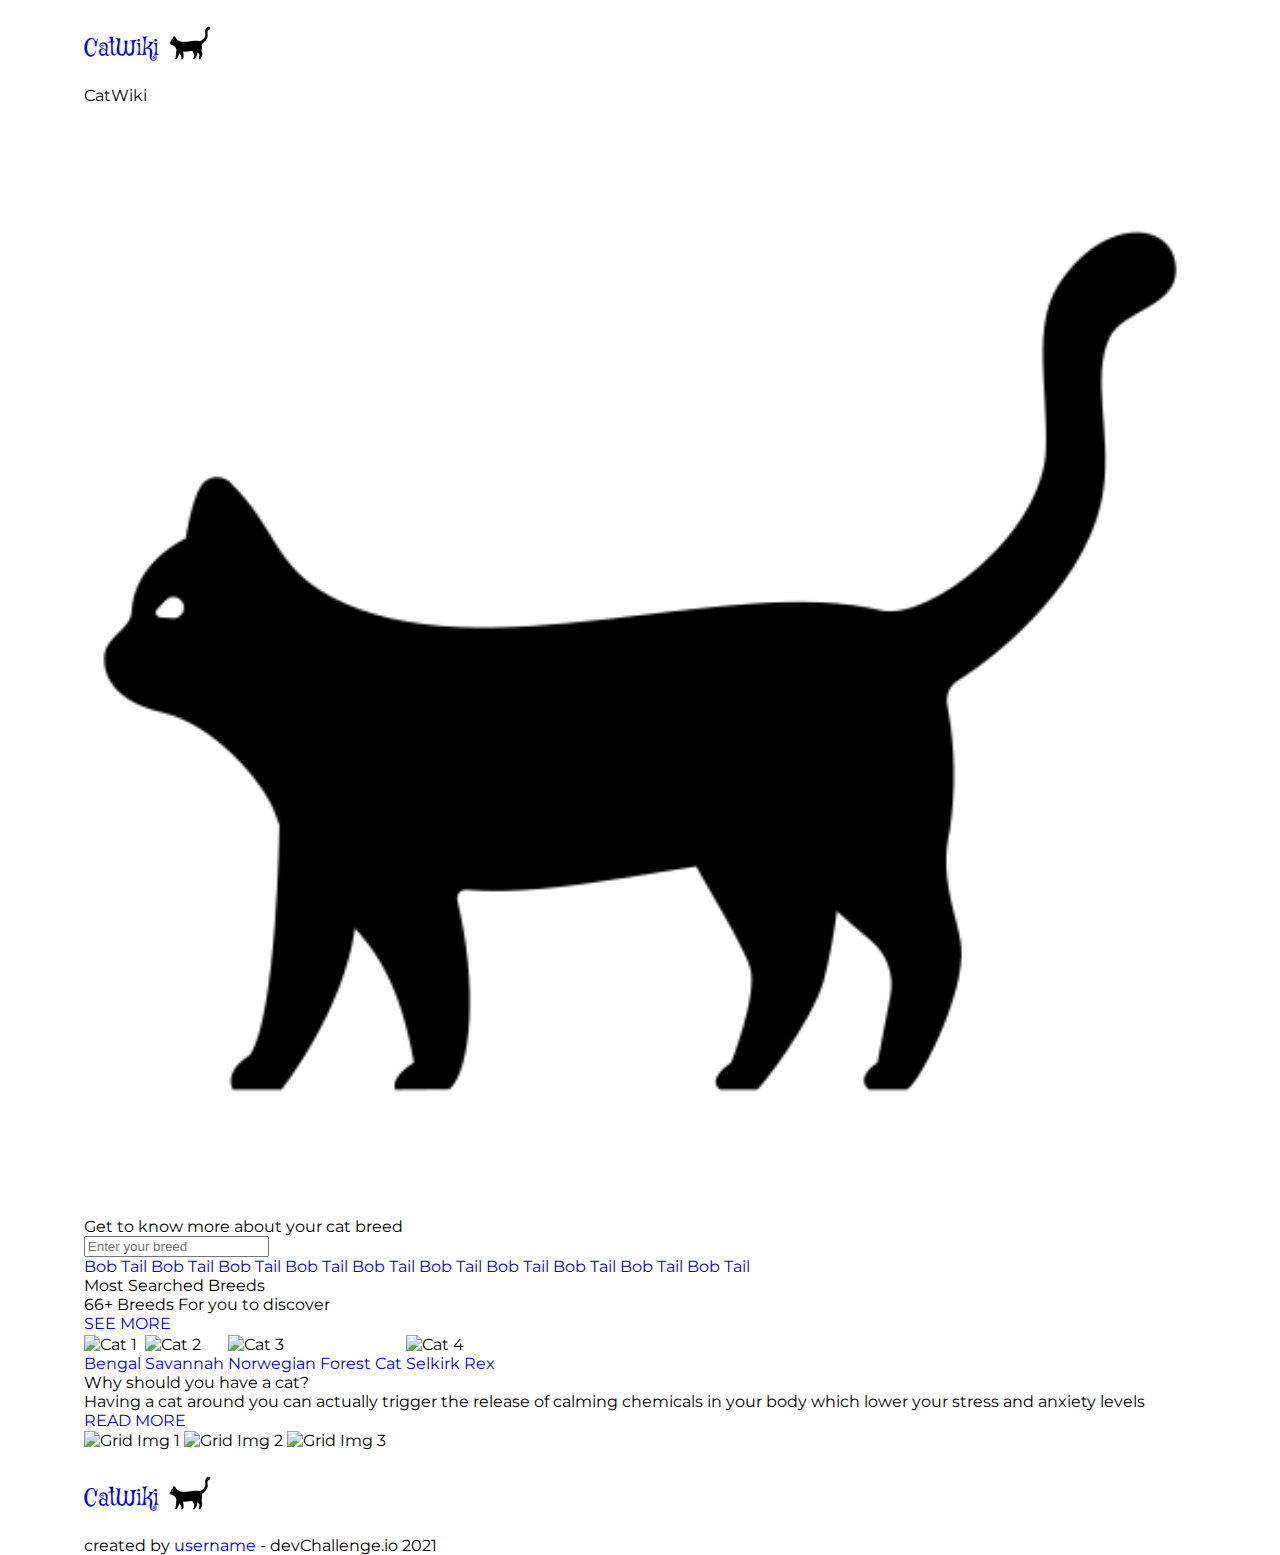
==== index.html @ 1ea92c89 "added logo anchor structure" ====
<!doctype html>
<html lang="en"> 
  <head>
    <meta charset="utf-8">
    <title>Cat Wiki</title>
    <meta name="description" lang="en" content="">
    <meta name="viewport" content="width=device-width, initial-scale=1, maximum-scale=1">
    <link rel="shortcut icon" href="favicon.ico" />
    <link rel="stylesheet" media="screen" href="assets/vendor/font-awesome/css/all.min.css" >
    <link rel="stylesheet" media="screen" href="assets/css/style.css" >
  </head>
  <body>
    <!--container start-->
    <div class="container">
      <!--header section start-->
      <header>
        <div class="wrapper">
          <h1 class="logo">
            <a href="index.html" title="CatWiki">
              <span>CatWiki</span>
              <figure>
                <img src="./assets/Images/black-cat.png" alt="Logo">
              </figure>
            </a>
          </h1>
        </div>
      </header>
      <!--header section ends-->
      <!--main section start-->
      <main>
        <section class="banner">
          <div class="wrapper">
            <div class="banner-content">
              <h2>
                <span>CatWiki</span>
                <figure>
                  <img src="./assets/Images/black-cat.png" alt="CatWiki">
                </figure>
              </h2>
              <p>Get to know more about your cat breed</p>
              <form action="#FIXME" method="GET">
                <div>
                  <input type="text" name="breed" id="breed" placeholder="Enter your breed">
                </div>
                <ul class="modal">
                  <li><a href="#FIXME" title="Bob Tail">Bob Tail</a></li>
                  <li><a href="#FIXME" title="Bob Tail">Bob Tail</a></li>
                  <li><a href="#FIXME" title="Bob Tail">Bob Tail</a></li>
                  <li><a href="#FIXME" title="Bob Tail">Bob Tail</a></li>
                  <li><a href="#FIXME" title="Bob Tail">Bob Tail</a></li>
                  <li><a href="#FIXME" title="Bob Tail">Bob Tail</a></li>
                  <li><a href="#FIXME" title="Bob Tail">Bob Tail</a></li>
                  <li><a href="#FIXME" title="Bob Tail">Bob Tail</a></li>
                  <li><a href="#FIXME" title="Bob Tail">Bob Tail</a></li>
                  <li><a href="#FIXME" title="Bob Tail">Bob Tail</a></li>
                </ul>
              </form>
            </div>
          </div>
        </section>
        <section class="breeds">
          <div class="wrapper">
            <p>Most Searched Breeds</p>
            <div>
              <h2>66+ Breeds For you to discover</h2>
              <a href="topTenCats.html" title="See More">SEE MORE</a>
            </div>
            <ul>
              <li>
                <figure>
                  <img src="https://cdn2.thecatapi.com/images/D1nGwXDZ-.jpg" alt="Cat 1">
                </figure>
                <a href="#FIXME" title="Bengal">Bengal</a>
              </li>
              <li>
                <figure>
                  <img src="https://cdn2.thecatapi.com/images/D1nGwXDZ-.jpg" alt="Cat 2">
                </figure>
                <a href="#FIXME" title="Bengal">Savannah</a>
              </li>
              <li>
                <figure>
                  <img src="https://cdn2.thecatapi.com/images/D1nGwXDZ-.jpg" alt="Cat 3">
                </figure>
                <a href="#FIXME" title="Bengal">Norwegian Forest Cat</a>
              </li>
              <li>
                <figure>
                  <img src="https://cdn2.thecatapi.com/images/D1nGwXDZ-.jpg" alt="Cat 4">
                </figure>
                <a href="#FIXME" title="Bengal">Selkirk Rex</a>
              </li>
            </ul>
          </div>
        </section>
        <section class="about-cats">
          <div class="wrapper">
            <div class="question">
              <h2>Why should you have a cat?</h2>
              <p>Having a cat around you can actually trigger the release of calming chemicals in your body which lower your stress and anxiety levels</p>
              <a href="haveACat.html" title="Read More">READ MORE</a>
            </div>
            <ul>
              <li>
                <img src="https://cdn2.thecatapi.com/images/D1nGwXDZ-.jpg" alt="Grid Img 1">
              </li>
              <li>
                <img src="https://cdn2.thecatapi.com/images/D1nGwXDZ-.jpg" alt="Grid Img 2">
              </li>
              <li>
                <img src="https://cdn2.thecatapi.com/images/D1nGwXDZ-.jpg" alt="Grid Img 3">
              </li>
            </ul>
          </div>
        </section>
      </main>
      <!--main section end-->
      <!--footer section start-->
      <footer>
        <div class="wrapper">
          <h1 class="logo">
            <a href="index.html" title="CatWiki">
              <span>CatWiki</span>
              <figure>
                <img src="./assets/Images/black-cat.png" alt="Logo">
              </figure>
            </a>
          </h1>
          <span>created by <a href="#FIXME" title="Username">username</a> - devChallenge.io 2021</span>
        </div>
      </footer>
      <!--footer section end-->
    </div>
    <!--container end-->
  </body>
</html>
---- assets/css/style.css ----
@charset "utf-8";
@import url('https://fonts.googleapis.com/css2?family=Montserrat&family=Mystery+Quest&display=swap');
/* ==========================================================================
   1. CSS Reset Code
   ========================================================================== */

/* 1.1. Eric Meyers Reset
   http://meyerweb.com/eric/tools/css/reset/
   v2.0 | 20110126
   License: none (public domain)
   ========================================================================== */
html, body, div, span, applet, object, iframe, h1, h2, h3, h4, h5, h6, p,
blockquote, pre, a, abbr, acronym, address, big, cite, code, del, dfn, em, img,
ins, kbd, q, s, samp, small, strike, strong, sub, sup, tt, var, b, u, i, center,
dl, dt, dd, ol, ul, li, fieldset, form, label, legend, table, caption, tbody,
tfoot, thead, tr, th, td, article, aside, canvas, details, embed, figure,
figcaption, footer, header, hgroup, menu, nav, output, ruby, section, summary,
time, mark, audio, video {
  margin: 0;
  padding: 0;
  border: 0;
  font-size: 100%;
  font: inherit;
  vertical-align: baseline;
}

/* HTML5 display-role reset for older browsers */
article, aside, details, figcaption, figure,
footer, header, hgroup, menu, nav, section {
  display: block;
}

/* Force scrollbar */
html { overflow-y: scroll; }

/* Align radios and text inputs with their label */

input[type='radio'] { vertical-align: text-bottom; }

/* Hand cursor on clickable input elements */
label,
input[type='button'],
input[type='submit'],
button { cursor: pointer; }

strong {
  font-weight: bold;
  font-family: inherit;
  font-size: inherit;
}

em { font-style: italic; }

img {
  width: 100%;
  border: 0;
  vertical-align: middle;
}

sub,
sup {
  vertical-align: baseline;
  position: relative;
  font-size: 55%;
  line-height: 0;
}

sup { top: -.7em; }
sub { bottom: -.25em; }

/* 1.2. Clear Fix
   ========================== */

.cf:before,
.cf:after {
  display: table;
  content: " ";
}

.cf:after { clear: both; }
.cf { *zoom: 1; }

/*for all*/
body {
  box-sizing: border-box;
  font-family: 'Montserrat', sans-serif;
}

a { 
  display: inline-block;
  text-decoration: none; 
}

li {
  display: inline-block;
  list-style-type: none;
}
/* Common styling */
.grey { color: #666; }
.cap { text-transform: capitalize; }
.up { text-transform: uppercase; }
.center { text-align: center; }
.bold { font-weight: bold; }
.transition { transition: 1s all ease; }

/*for wrapper*/
.wrapper {
  max-width: 1350px;
  width: 86.9%; 
  margin: 0 auto;
}
/*=================================
  Header styling starts here
=================================*/

.logo a {
  padding: 22px 0;
  display: flex;
  align-items: flex-end;
  font-family: 'Mystery Quest', cursive;
  font-size: 23px;
}

.logo a figure {
  width: 42px;
  margin-left: 10px;
}

/*=================================
  Header styling ends here
=================================*/

/*=================================
  main styling starts here
=================================*/








/*=================================
  main styling ends here
=================================*/

/*=================================
  footer styling starts here
=================================*/ 







 /*=================================
  footer styling ends here
=================================*/ 

/*media query starts*/
/*media query for 995px starts here*/
@media only screen and (max-width: 995px) {



}
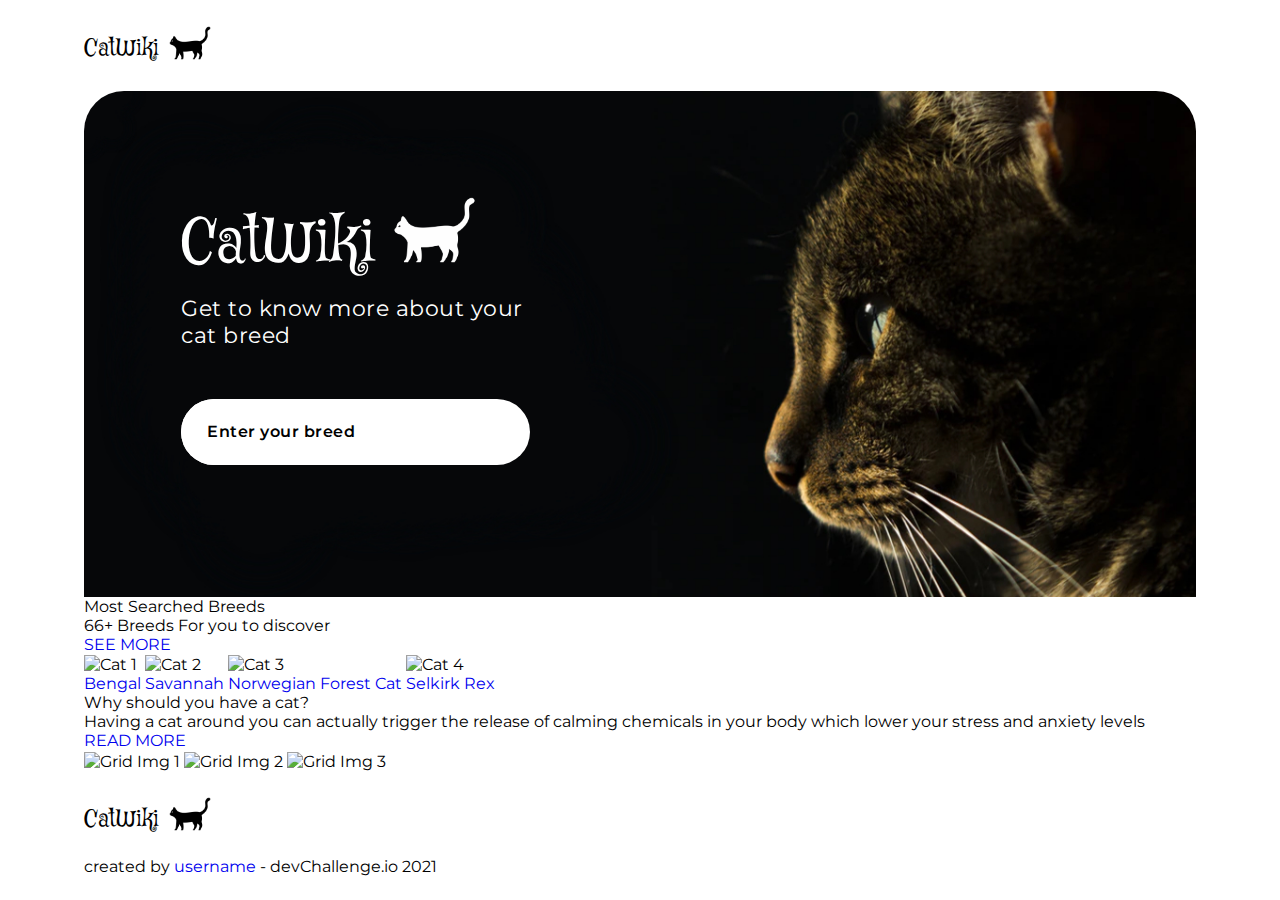
==== commit 3c03b1b8: "added index banner styling" ====
--- a/index.html
+++ b/index.html
@@ -34,7 +34,7 @@
               <h2>
                 <span>CatWiki</span>
                 <figure>
-                  <img src="./assets/Images/black-cat.png" alt="CatWiki">
+                  <img src="./assets/Images/white-cat.png" alt="CatWiki">
                 </figure>
               </h2>
               <p>Get to know more about your cat breed</p>
--- a/assets/css/style.css
+++ b/assets/css/style.css
@@ -117,6 +117,7 @@
   padding: 22px 0;
   display: flex;
   align-items: flex-end;
+  color: #000;
   font-family: 'Mystery Quest', cursive;
   font-size: 23px;
 }
@@ -134,12 +135,89 @@
   main styling starts here
 =================================*/
 
-
-
-
-
-
-
+.banner { margin-top: 5px; }
+
+.banner .wrapper {
+  height: 506px;
+  border-top-left-radius: 40px;
+  border-top-right-radius: 40px;
+  box-sizing: border-box;
+  display: flex;
+  align-items: center;
+  background: url('../Images/cat.jpg');
+  background-size: cover;
+}
+
+.banner-content {
+  width: 82.5%;
+  margin: 0 auto;
+  color: #fff;
+}
+
+.banner-content h2 {
+  display: flex;
+  align-items: center;
+  font-family: 'Mystery Quest', cursive;
+  font-size: 60px;
+}
+
+.banner-content h2 figure {
+  width: 9%;
+  margin: 0 0 20px 18px;
+}
+
+.banner-content p {
+  width: 38%;
+  margin-bottom: 30px;
+  font-size: 22px;
+  letter-spacing: .5px;
+}
+.modal { display: none; }
+
+.banner form { 
+  width: 38%;
+  margin: 50px 0 30px 0;
+  border-radius: 50px;
+  overflow: hidden;
+}
+
+.banner-content form div {
+  width: 100%;
+  background: #fff;
+}
+
+.banner-content form input {
+  width: 80%;
+  padding: 24px 0 24px 26px;
+  border: none;
+  color: #000;
+  font-weight: 600;
+  font-size: 16px;
+  outline: none;
+}
+
+.banner-content form input::placeholder {
+  color: #000;
+  font-family: "Montserrat", sans-serif;
+  letter-spacing: .5px;
+}
+
+.banner-content form button {
+  border: none;
+  background: none;
+  position: relative;
+  outline: none;
+  text-indent: -9999px;
+}
+
+.banner-content form button::after {
+  content: '\f002';
+  color: #000;
+  font-weight: 600;
+  font-family: 'Font Awesome 5 Free';
+  font-size: 17px;
+  text-indent: 0;
+}
 
 /*=================================
   main styling ends here
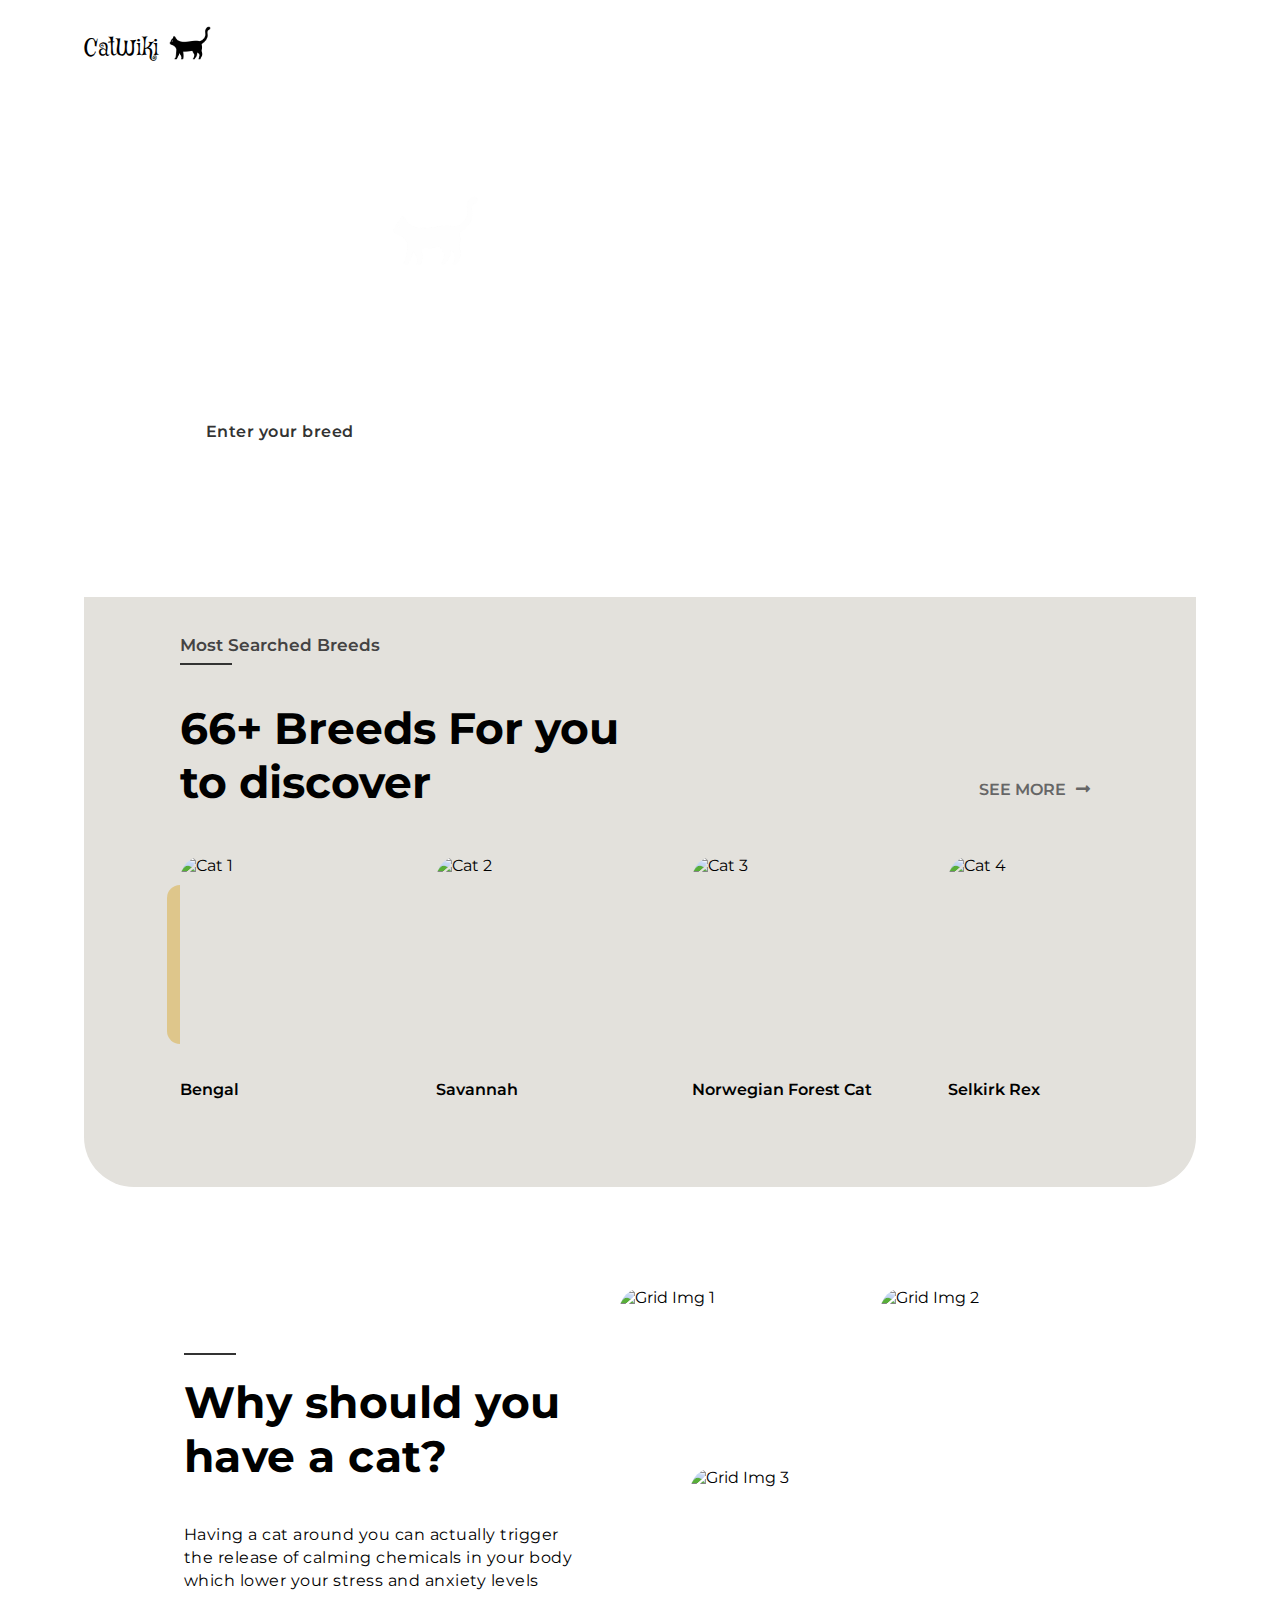
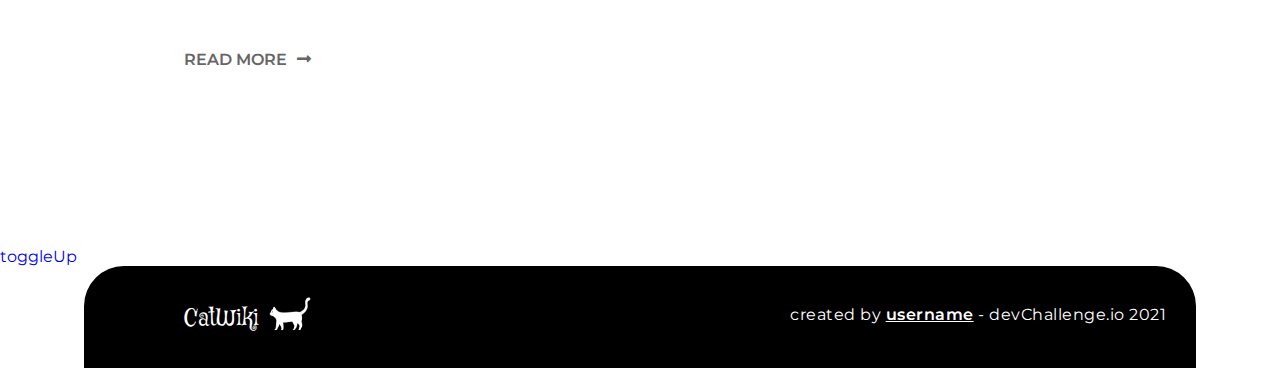
==== commit a2a04891: "added toggleUp structure" ====
--- a/index.html
+++ b/index.html
@@ -41,19 +41,22 @@
               <form action="#FIXME" method="GET">
                 <div>
                   <input type="text" name="breed" id="breed" placeholder="Enter your breed">
+                  <button type="submit">search</button>
                 </div>
-                <ul class="modal">
-                  <li><a href="#FIXME" title="Bob Tail">Bob Tail</a></li>
-                  <li><a href="#FIXME" title="Bob Tail">Bob Tail</a></li>
-                  <li><a href="#FIXME" title="Bob Tail">Bob Tail</a></li>
-                  <li><a href="#FIXME" title="Bob Tail">Bob Tail</a></li>
-                  <li><a href="#FIXME" title="Bob Tail">Bob Tail</a></li>
-                  <li><a href="#FIXME" title="Bob Tail">Bob Tail</a></li>
-                  <li><a href="#FIXME" title="Bob Tail">Bob Tail</a></li>
-                  <li><a href="#FIXME" title="Bob Tail">Bob Tail</a></li>
-                  <li><a href="#FIXME" title="Bob Tail">Bob Tail</a></li>
-                  <li><a href="#FIXME" title="Bob Tail">Bob Tail</a></li>
-                </ul>
+                <div class="modal no">
+                  <ul>
+                    <li><a href="#FIXME" title="Bob Tail">Bob Tail</a></li>
+                    <li><a href="#FIXME" title="Bob Tail">Bob Tail</a></li>
+                    <li><a href="#FIXME" title="Bob Tail">Bob Tail</a></li>
+                    <li><a href="#FIXME" title="Bob Tail">Bob Tail</a></li>
+                    <li><a href="#FIXME" title="Bob Tail">Bob Tail</a></li>
+                    <li><a href="#FIXME" title="Bob Tail">Bob Tail</a></li>
+                    <li><a href="#FIXME" title="Bob Tail">Bob Tail</a></li>
+                    <li><a href="#FIXME" title="Bob Tail">Bob Tail</a></li>
+                    <li><a href="#FIXME" title="Bob Tail">Bob Tail</a></li>
+                    <li><a href="#FIXME" title="Bob Tail">Bob Tail</a></li>
+                  </ul>
+                </div>
               </form>
             </div>
           </div>
@@ -113,6 +116,7 @@
             </ul>
           </div>
         </section>
+        <a href="#FIXME" title="Toggle U" class="toggleUp">toggleUp</a>
       </main>
       <!--main section end-->
       <!--footer section start-->
@@ -122,7 +126,7 @@
             <a href="index.html" title="CatWiki">
               <span>CatWiki</span>
               <figure>
-                <img src="./assets/Images/black-cat.png" alt="Logo">
+                <img src="./assets/Images/white-cat.png" alt="Logo">
               </figure>
             </a>
           </h1>
--- a/assets/css/style.css
+++ b/assets/css/style.css
@@ -1,5 +1,5 @@
 @charset "utf-8";
-@import url('https://fonts.googleapis.com/css2?family=Montserrat&family=Mystery+Quest&display=swap');
+@import url('https://fonts.googleapis.com/css2?family=Montserrat:wght@400;700&family=Mystery+Quest&display=swap');
 /* ==========================================================================
    1. CSS Reset Code
    ========================================================================== */
@@ -106,7 +106,8 @@
 /*for wrapper*/
 .wrapper {
   max-width: 1350px;
-  width: 86.9%; 
+  width: 86.9%;
+  box-sizing: border-box;
   margin: 0 auto;
 }
 /*=================================
@@ -135,24 +136,21 @@
   main styling starts here
 =================================*/
 
-.banner { margin-top: 5px; }
-
+/* banner styling starts here */
 .banner .wrapper {
   height: 506px;
+  padding: 0 7.5%;
+  margin-top: 5px;
   border-top-left-radius: 40px;
   border-top-right-radius: 40px;
   box-sizing: border-box;
   display: flex;
   align-items: center;
-  background: url('../Images/cat.jpg');
+  background: url('https://via.placeholder.com/1300x700');
   background-size: cover;
 }
 
-.banner-content {
-  width: 82.5%;
-  margin: 0 auto;
-  color: #fff;
-}
+.banner-content { color: #fff; }
 
 .banner-content h2 {
   display: flex;
@@ -162,42 +160,85 @@
 }
 
 .banner-content h2 figure {
-  width: 9%;
+  width: 12%;
   margin: 0 0 20px 18px;
 }
 
 .banner-content p {
-  width: 38%;
+  width: 50%;
   margin-bottom: 30px;
   font-size: 22px;
   letter-spacing: .5px;
 }
-.modal { display: none; }
 
 .banner form { 
-  width: 38%;
+  width: 51%;
+  height: auto;
   margin: 50px 0 30px 0;
+  position: relative;
+}
+
+.banner-content form > div:first-child {
+  width: 100%;
   border-radius: 50px;
+  background: #fff;
   overflow: hidden;
 }
 
-.banner-content form div {
+.modal {
   width: 100%;
+  height: 260%;
+  padding: 20px 0;
+  border-radius: 25px;
+  position: absolute;
+  top: 80px;
+  right: 0;
+  left: 0;
   background: #fff;
-}
+  overflow-y: hidden;
+  z-index: 10;
+}
+
+.modal ul {
+  height: 100%;
+  margin: 10px;
+  display: flex;
+  flex-direction: column;
+  border: 1px solid;
+  overflow-y: scroll;
+}
+
+.modal ul::-webkit-scrollbar { width: 4px; }
+.modal ul::-webkit-scrollbar-track { background: #f1f1f1; }
+.modal ul::-webkit-scrollbar-thumb { background: #888; }
+.modal ul::-webkit-scrollbar-thumb:hover { background: #555; }
+.modal li { margin: 0 30px 0 0; }
+
+.modal li a {
+  width: 100%;
+  padding: 15px 10px;
+  border-radius: 10px;
+  color: #333;
+  font-weight: 600;
+  font-size: 16px;
+}
+
+.modal li a:hover { background: #e3e1dc; }
 
 .banner-content form input {
   width: 80%;
   padding: 24px 0 24px 26px;
   border: none;
-  color: #000;
+  color: #333;
   font-weight: 600;
   font-size: 16px;
   outline: none;
 }
 
+.no { display: none; }
+
 .banner-content form input::placeholder {
-  color: #000;
+  color: #333;
   font-family: "Montserrat", sans-serif;
   letter-spacing: .5px;
 }
@@ -210,14 +251,207 @@
   text-indent: -9999px;
 }
 
+footer span::before,
+.about-cats div > a::after,
+.banner-content form button::after,
+.breeds div > a::after {
+  font-weight: 600;
+  font-family: 'Font Awesome 5 Free';
+}
+
 .banner-content form button::after {
   content: '\f002';
   color: #000;
-  font-weight: 600;
-  font-family: 'Font Awesome 5 Free';
   font-size: 17px;
   text-indent: 0;
 }
+/* banner styling ends here */
+
+/* summary styling starts here */
+.breeds .wrapper {
+  padding: 38px 7.5%;
+  background: #e3e1dc;
+  border-bottom-left-radius: 50px;
+  border-bottom-right-radius: 50px;
+}
+
+.breeds p {
+  position: relative;
+  color: #444343;
+  font-weight: 600;
+  font-size: 17px;
+}
+
+.about-cats div > h2::before,
+.breeds p::after {
+  content: '';
+  width: 50px;
+  border: 1.5px solid #333;
+  background: #333;
+  position: absolute;
+  top: 28px;
+  left: 0;
+  font-weight: 900;
+  font-size: 24px;
+}
+
+.breeds .wrapper div {
+  margin: 46px 0;
+  display: flex;
+  justify-content: space-between;
+  align-items: flex-end;
+}
+
+.breeds h2,
+.about-cats div > h2 {
+  width: 50%;
+  font-weight: 700;
+  font-size: 44px;
+}
+
+.about-cats div > a,
+.breeds div > a {
+  padding: 10px;
+  color: #666;
+  font-size: 16px;
+  font-weight: 600;
+  transition: .5s ease;
+}
+
+.about-cats div > a::after,
+.breeds div > a::after {
+  content: '\f30b';
+  margin-left: 10px;
+  color: #666;
+  font-size: 16px;
+  transition: .5s ease;
+}
+
+.about-cats div > a:hover,
+.about-cats div > a:hover::after,
+.breeds div > a:hover,
+.breeds div > a:hover::after {
+  color: #333;
+}
+
+.breeds ul {
+  margin-bottom: 50px;
+  display: flex;
+  justify-content: space-between;
+  gap: 5%;
+}
+
+.breeds ul li { position: relative; }
+
+.breeds ul figure {
+  width: 210px;
+  height: 210px;
+  border-radius: 25px;
+  overflow: hidden;
+}
+
+.breeds ul li:first-child figure::before {
+  content: '';
+  width: 6%;
+  height: 65%;
+  margin: 30px auto 20px auto;
+  border-top-left-radius: 20px;
+  border-bottom-left-radius: 20px;
+  position: absolute;
+  top: 0;
+  right: 100%;
+  bottom: 0;
+  background: #dec68b;
+}
+
+.breeds ul img {
+  width: auto;
+  height: 100%;
+  z-index: 10;
+}
+
+.breeds ul a {
+  margin-top: 15px;
+  color: #000;
+  font-weight: 600;
+}
+/* summary styling ends here */
+
+/* question styling starts here */
+.about-cats {
+  padding: 50px 9%;
+  margin: 50px auto;
+}
+
+.about-cats .wrapper {
+  display: flex;
+  justify-content: space-between;
+  gap: 5%;
+}
+
+.about-cats .wrapper div {
+  width: 45%;
+  margin-top: 10px;
+  display: flex;
+  flex-direction: column;
+  justify-content: center;
+}
+
+.about-cats div > h2 {
+  width: 100%;
+  position: relative;
+  letter-spacing: .5px;
+}
+
+.about-cats div > h2::before { top: -20%; }
+
+.about-cats div > p {
+  margin: 40px 0;
+  font-weight: 400;
+  letter-spacing: .5px;
+  line-height: 23px;
+}
+
+.about-cats div > a {
+  padding: 18px 0 0 0;
+  color: #666;
+  font-weight: 600;
+  font-size: 16px;
+}
+
+.about-cats ul {
+  width: 55%;
+  display: grid;
+  grid-template-columns: repeat(21, 1fr);
+  grid-auto-rows: 10px;
+  grid-gap: 20px;
+}
+
+.about-cats ul li {
+  border-radius: 25px;
+  overflow: hidden;
+}
+
+.about-cats ul li:first-child {
+  grid-column: 1/12;
+  grid-row: 1/7;
+}
+
+.about-cats ul li:nth-child(2) {
+  grid-column: 12/22;
+  grid-row: 1/13;
+}
+
+.about-cats ul li:last-child {
+  grid-column: 4/12;
+  grid-row: 7/17;
+}
+
+.about-cats ul li img {
+  width: auto;
+  height: 100%;
+}
+/* question styling ends here */
 
 /*=================================
   main styling ends here
@@ -227,12 +461,38 @@
   footer styling starts here
 =================================*/ 
 
-
-
-
-
-
-
+footer .wrapper {
+  box-sizing: border-box;
+  padding: 8px 30px 12px 50px;
+  border-top-left-radius: 40px;
+  border-top-right-radius: 40px;
+  display: flex;
+  align-items: center;
+  justify-content: space-between;
+  background: #000;
+}
+
+footer .logo { margin-left: 50px; }
+
+footer .logo a,
+footer span,
+footer span a {
+  color: #fff;
+}
+
+footer .wrapper > span a {
+  font-weight: 600;
+  text-decoration: underline;
+  transition: .5s ease;
+}
+
+footer .wrapper > span { letter-spacing: .5px; }
+
+footer .wrapper > span a:hover { color: #666; }
+footer .wrapper > span small {
+  margin-right: 10px;
+  font-size: 20px;
+}
  /*=================================
   footer styling ends here
 =================================*/ 
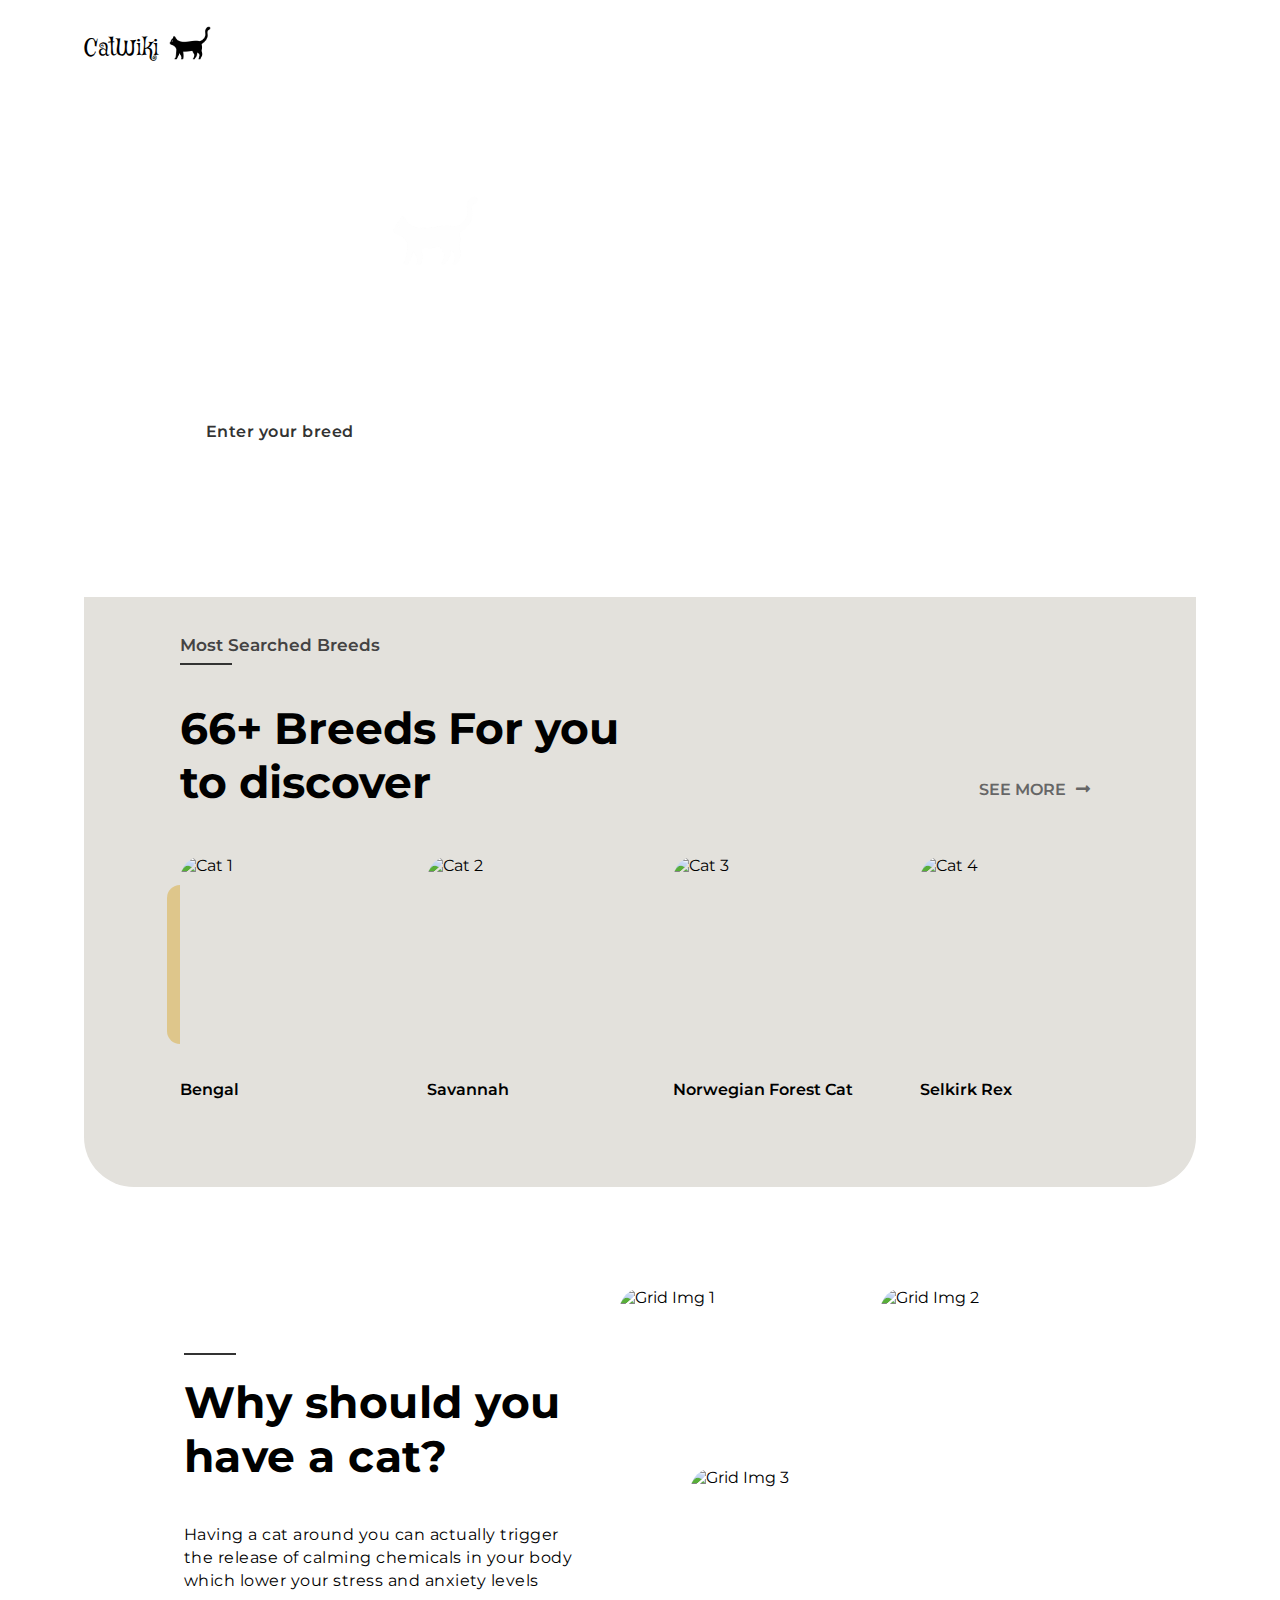
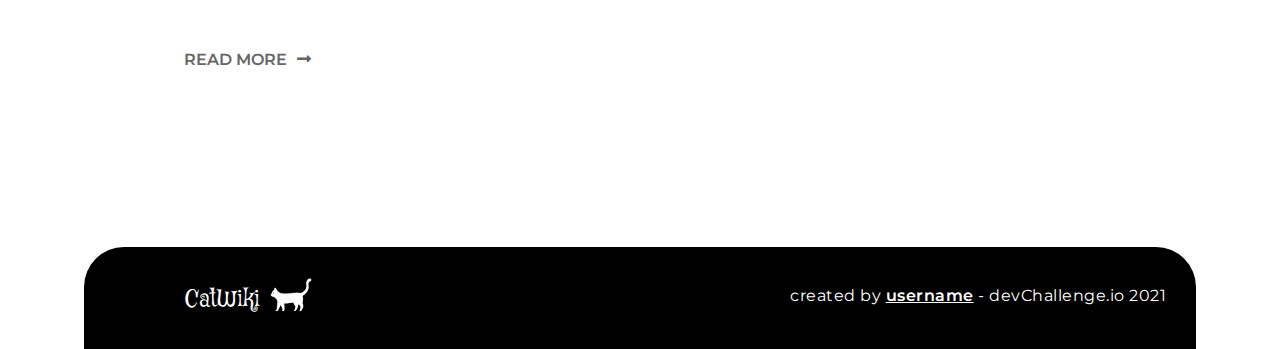
==== commit ecdc5a04: "added cats gallery styling" ====
--- a/index.html
+++ b/index.html
@@ -105,18 +105,18 @@
             </div>
             <ul>
               <li>
-                <img src="https://cdn2.thecatapi.com/images/D1nGwXDZ-.jpg" alt="Grid Img 1">
+                <img src="https://via.placeholder.com/500x300" alt="Grid Img 1">
               </li>
               <li>
-                <img src="https://cdn2.thecatapi.com/images/D1nGwXDZ-.jpg" alt="Grid Img 2">
+                <img src="https://via.placeholder.com/500x300" alt="Grid Img 2">
               </li>
               <li>
-                <img src="https://cdn2.thecatapi.com/images/D1nGwXDZ-.jpg" alt="Grid Img 3">
+                <img src="https://via.placeholder.com/500x300" alt="Grid Img 3">
               </li>
             </ul>
           </div>
         </section>
-        <a href="#FIXME" title="Toggle U" class="toggleUp">toggleUp</a>
+        <a href="#FIXME" title="Toggle Up" class="toggleUp">toggleUp</a>
       </main>
       <!--main section end-->
       <!--footer section start-->
--- a/assets/css/style.css
+++ b/assets/css/style.css
@@ -338,7 +338,7 @@
   margin-bottom: 50px;
   display: flex;
   justify-content: space-between;
-  gap: 5%;
+  gap: 4%;
 }
 
 .breeds ul li { position: relative; }
@@ -453,6 +453,45 @@
 }
 /* question styling ends here */
 
+/* toggleBtn styling starts here */
+.toggleUp {
+  display: none;
+  width: 100%;
+  height: 0;
+  position: relative;
+  text-indent: -9999px;
+}
+
+.toggleUp::after {
+  content: '\f106';
+  padding: 6px 12px;
+  border-radius: 50%;
+  position: fixed;
+  right: 20px;
+  bottom: 20px;
+  background: #000;
+  color: #fff;
+  font-family: "Font Awesome 5 Free";
+  font-weight: 600;
+  font-size: 22px;
+  opacity: .3;
+  cursor: pointer;
+  text-indent: 0;
+  -webkit-transition: .5s ease;
+  -o-transition: .5s ease;
+  transition: .5s ease;
+}
+
+.toggleUp:hover::after { opacity: .8; }
+.hidden { overflow: hidden; }
+
+.flex { 
+  display: -webkit-box; 
+  display: -ms-flexbox; 
+  display: flex 
+}
+/* toggleBtn styling ends here */
+
 /*=================================
   main styling ends here
 =================================*/
@@ -463,7 +502,7 @@
 
 footer .wrapper {
   box-sizing: border-box;
-  padding: 8px 30px 12px 50px;
+  padding: 8px 30px 12px 4%;
   border-top-left-radius: 40px;
   border-top-right-radius: 40px;
   display: flex;
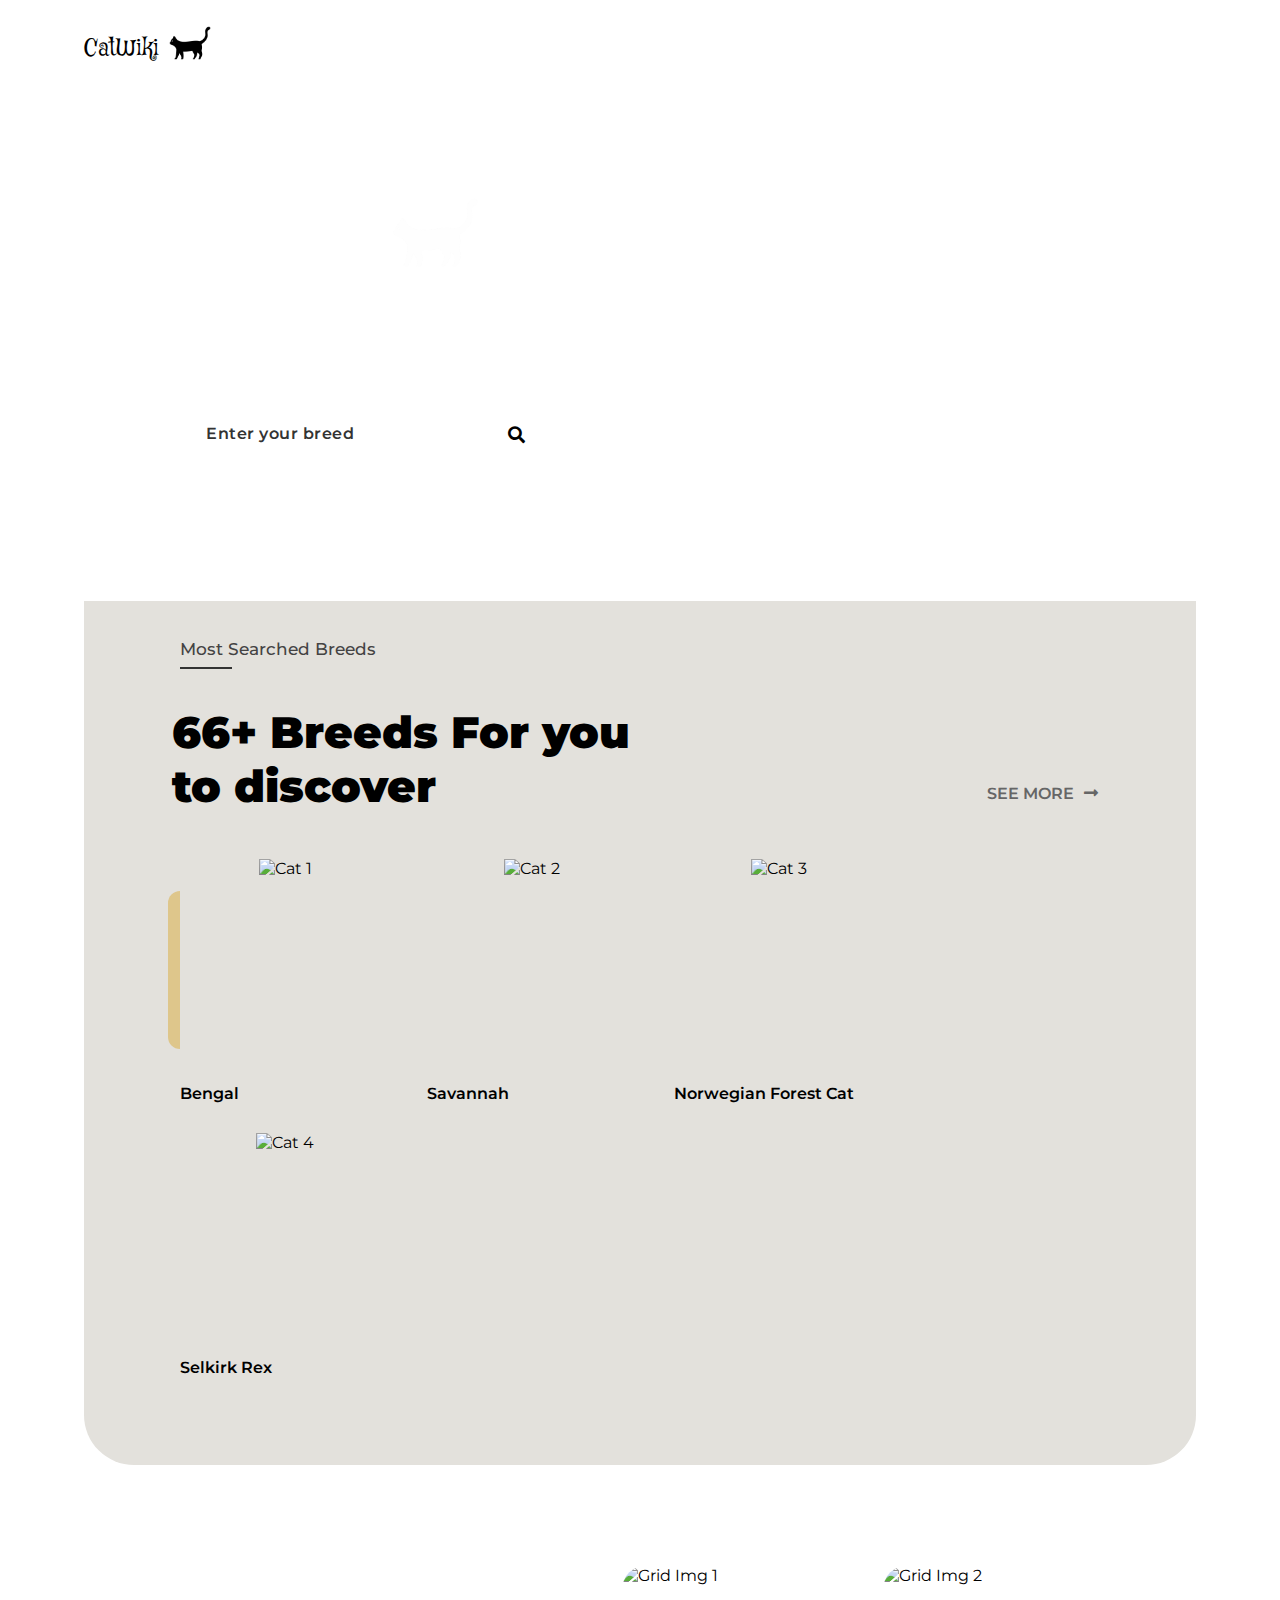
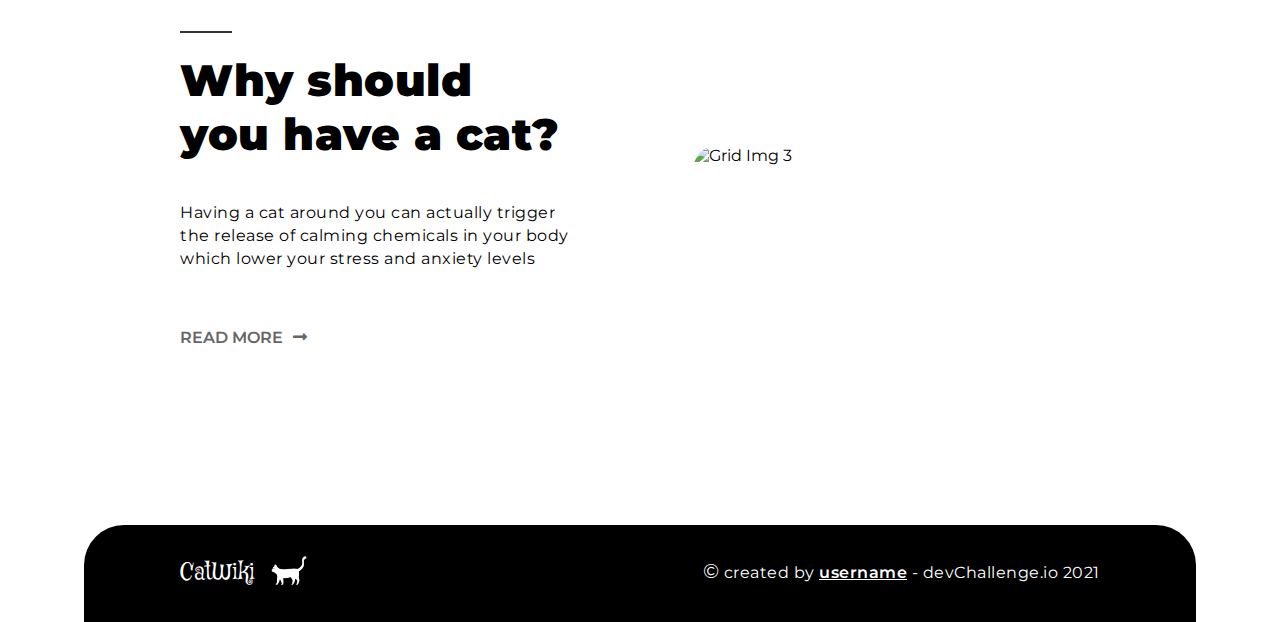
==== commit 04697554: "added responsive styling" ====
--- a/index.html
+++ b/index.html
@@ -38,26 +38,21 @@
                 </figure>
               </h2>
               <p>Get to know more about your cat breed</p>
-              <form action="#FIXME" method="GET">
-                <div>
-                  <input type="text" name="breed" id="breed" placeholder="Enter your breed">
-                  <button type="submit">search</button>
-                </div>
-                <div class="modal no">
+              <div class="modal">
+                <a href="#FIXME" title="Close" class="close">x</a>
+                <form action="#FIXME" method="GET" id="cats">
+                  <div>
+                    <input type="text" name="breed" id="breed" autocomplete="off" placeholder="Enter your breed">
+                    <button type="submit">search</button>
+                  </div>
+                  <span class="error no">Sorry! No such results found.</span>
+                </form>
+                <div class="modal-list no">
                   <ul>
-                    <li><a href="#FIXME" title="Bob Tail">Bob Tail</a></li>
-                    <li><a href="#FIXME" title="Bob Tail">Bob Tail</a></li>
-                    <li><a href="#FIXME" title="Bob Tail">Bob Tail</a></li>
-                    <li><a href="#FIXME" title="Bob Tail">Bob Tail</a></li>
-                    <li><a href="#FIXME" title="Bob Tail">Bob Tail</a></li>
-                    <li><a href="#FIXME" title="Bob Tail">Bob Tail</a></li>
-                    <li><a href="#FIXME" title="Bob Tail">Bob Tail</a></li>
-                    <li><a href="#FIXME" title="Bob Tail">Bob Tail</a></li>
-                    <li><a href="#FIXME" title="Bob Tail">Bob Tail</a></li>
                     <li><a href="#FIXME" title="Bob Tail">Bob Tail</a></li>
                   </ul>
                 </div>
-              </form>
+              </div>
             </div>
           </div>
         </section>
@@ -105,13 +100,13 @@
             </div>
             <ul>
               <li>
-                <img src="https://via.placeholder.com/500x300" alt="Grid Img 1">
+                <img src="https://via.placeholder.com/1300x100" alt="Grid Img 1">
               </li>
               <li>
-                <img src="https://via.placeholder.com/500x300" alt="Grid Img 2">
+                <img src="https://via.placeholder.com/1300x100" alt="Grid Img 2">
               </li>
               <li>
-                <img src="https://via.placeholder.com/500x300" alt="Grid Img 3">
+                <img src="https://via.placeholder.com/1300x100" alt="Grid Img 3">
               </li>
             </ul>
           </div>
@@ -130,11 +125,14 @@
               </figure>
             </a>
           </h1>
-          <span>created by <a href="#FIXME" title="Username">username</a> - devChallenge.io 2021</span>
+          <span><small>&copy;</small> created by <a href="#FIXME" title="Username">username</a> - devChallenge.io 2021</span>
         </div>
       </footer>
       <!--footer section end-->
     </div>
     <!--container end-->
+
+    <script src="https://code.jquery.com/jquery-2.2.4.js" integrity="sha256-iT6Q9iMJYuQiMWNd9lDyBUStIq/8PuOW33aOqmvFpqI=" crossorigin="anonymous"></script>
+    <script src="./assets/js/index.js"></script>
   </body>
 </html>
--- a/assets/css/style.css
+++ b/assets/css/style.css
@@ -1,5 +1,5 @@
 @charset "utf-8";
-@import url('https://fonts.googleapis.com/css2?family=Montserrat:wght@400;700&family=Mystery+Quest&display=swap');
+@import url('https://fonts.googleapis.com/css2?family=Montserrat:wght@400;500;600;700&family=Mystery+Quest&display=swap');
 /* ==========================================================================
    1. CSS Reset Code
    ========================================================================== */
@@ -137,20 +137,24 @@
 =================================*/
 
 /* banner styling starts here */
+.banner { width: 100%; }
+
 .banner .wrapper {
-  height: 506px;
-  padding: 0 7.5%;
+  padding: 52px 4%;
   margin-top: 5px;
   border-top-left-radius: 40px;
   border-top-right-radius: 40px;
   box-sizing: border-box;
   display: flex;
   align-items: center;
-  background: url('https://via.placeholder.com/1300x700');
+  background: url('https://via.placeholder.com/1300x700') right;
   background-size: cover;
 }
 
-.banner-content { color: #fff; }
+.banner-content {
+  margin: 52px 4.5%;
+  color: #fff;
+}
 
 .banner-content h2 {
   display: flex;
@@ -171,50 +175,49 @@
   letter-spacing: .5px;
 }
 
+.close { display: none; }
+
+.modal {
+  width: 51%;
+  position: relative;
+}
+
 .banner form { 
-  width: 51%;
+  width: 100%;
   height: auto;
   margin: 50px 0 30px 0;
-  position: relative;
-}
-
-.banner-content form > div:first-child {
-  width: 100%;
-  border-radius: 50px;
-  background: #fff;
-  overflow: hidden;
-}
-
-.modal {
+}
+
+.modal-list {
   width: 100%;
   height: 260%;
   padding: 20px 0;
   border-radius: 25px;
   position: absolute;
-  top: 80px;
+  top: 120%;
   right: 0;
   left: 0;
-  background: #fff;
+  background-color: #fff;
   overflow-y: hidden;
   z-index: 10;
 }
 
-.modal ul {
+.modal-list ul {
   height: 100%;
-  margin: 10px;
+  margin: 0 15px;
   display: flex;
   flex-direction: column;
+  overflow-y: scroll;
   border: 1px solid;
-  overflow-y: scroll;
-}
-
-.modal ul::-webkit-scrollbar { width: 4px; }
-.modal ul::-webkit-scrollbar-track { background: #f1f1f1; }
-.modal ul::-webkit-scrollbar-thumb { background: #888; }
-.modal ul::-webkit-scrollbar-thumb:hover { background: #555; }
-.modal li { margin: 0 30px 0 0; }
-
-.modal li a {
+}
+
+.modal-list ul::-webkit-scrollbar { width: 4px; }
+.modal-list ul::-webkit-scrollbar-track { background: #f1f1f1; }
+.modal-list ul::-webkit-scrollbar-thumb { background: #888; }
+.modal-list ul::-webkit-scrollbar-thumb:hover { background: #555; }
+.modal-list li { margin: 0 30px 0 0; }
+
+.modal-list li a {
   width: 100%;
   padding: 15px 10px;
   border-radius: 10px;
@@ -223,7 +226,24 @@
   font-size: 16px;
 }
 
-.modal li a:hover { background: #e3e1dc; }
+.modal-list li a:hover { background: #e3e1dc; }
+
+.error {
+  position: absolute;
+  top: 115%;
+  left: 25px;
+  color: #ff1d1d;
+  font-weight: 600;
+  font-size: 12px;
+}
+
+.banner-content form > div:first-child {
+  width: 100%;
+  border-radius: 50px;
+  display: flex;
+  background: #fff;
+  overflow: hidden;
+}
 
 .banner-content form input {
   width: 80%;
@@ -244,7 +264,10 @@
 }
 
 .banner-content form button {
+  margin-right: 10px;
   border: none;
+  display: flex;
+  align-items: center;
   background: none;
   position: relative;
   outline: none;
@@ -264,21 +287,31 @@
   color: #000;
   font-size: 17px;
   text-indent: 0;
+  transition: .5s ease;
+}
+
+.banner-content form button:hover::after {
+  color: #666;
 }
 /* banner styling ends here */
 
 /* summary styling starts here */
 .breeds .wrapper {
-  padding: 38px 7.5%;
+  padding: 38px 4%;
   background: #e3e1dc;
   border-bottom-left-radius: 50px;
   border-bottom-right-radius: 50px;
 }
 
+.breeds p,
+.breeds ul {
+  margin: 0 4.5%;
+}
+
 .breeds p {
   position: relative;
   color: #444343;
-  font-weight: 600;
+  font-weight: 500;
   font-size: 17px;
 }
 
@@ -296,7 +329,7 @@
 }
 
 .breeds .wrapper div {
-  margin: 46px 0;
+  margin: 46px 3.7%;
   display: flex;
   justify-content: space-between;
   align-items: flex-end;
@@ -305,7 +338,7 @@
 .breeds h2,
 .about-cats div > h2 {
   width: 50%;
-  font-weight: 700;
+  font-weight: 900;
   font-size: 44px;
 }
 
@@ -335,18 +368,23 @@
 }
 
 .breeds ul {
-  margin-bottom: 50px;
-  display: flex;
-  justify-content: space-between;
+  margin-bottom: 20px;
+  display: flex;
+  justify-content: flex-start;
   gap: 4%;
 }
 
-.breeds ul li { position: relative; }
+.breeds ul li {
+  margin-bottom: 30px;
+  position: relative;
+}
 
 .breeds ul figure {
   width: 210px;
   height: 210px;
   border-radius: 25px;
+  display: flex;
+  justify-content: center;
   overflow: hidden;
 }
 
@@ -354,7 +392,7 @@
   content: '';
   width: 6%;
   height: 65%;
-  margin: 30px auto 20px auto;
+  margin-top: 15%;
   border-top-left-radius: 20px;
   border-bottom-left-radius: 20px;
   position: absolute;
@@ -367,7 +405,7 @@
 .breeds ul img {
   width: auto;
   height: 100%;
-  z-index: 10;
+  z-index: 0;
 }
 
 .breeds ul a {
@@ -379,11 +417,13 @@
 
 /* question styling starts here */
 .about-cats {
-  padding: 50px 9%;
+  padding: 50px 0;
   margin: 50px auto;
 }
 
 .about-cats .wrapper {
+  padding: 0 4%;
+  margin: 0 auto;
   display: flex;
   justify-content: space-between;
   gap: 5%;
@@ -391,6 +431,7 @@
 
 .about-cats .wrapper div {
   width: 45%;
+  padding-left: 4.5%;
   margin-top: 10px;
   display: flex;
   flex-direction: column;
@@ -421,6 +462,7 @@
 
 .about-cats ul {
   width: 55%;
+  padding-right: 4.5%;
   display: grid;
   grid-template-columns: repeat(21, 1fr);
   grid-auto-rows: 10px;
@@ -502,7 +544,7 @@
 
 footer .wrapper {
   box-sizing: border-box;
-  padding: 8px 30px 12px 4%;
+  padding: 8px 4% 12px 4%;
   border-top-left-radius: 40px;
   border-top-right-radius: 40px;
   display: flex;
@@ -511,7 +553,8 @@
   background: #000;
 }
 
-footer .logo { margin-left: 50px; }
+footer h1 { margin-left: 4.5%; }
+footer span { margin-right: 4.5%; }
 
 footer .logo a,
 footer span,
@@ -526,20 +569,239 @@
 }
 
 footer .wrapper > span { letter-spacing: .5px; }
-
 footer .wrapper > span a:hover { color: #666; }
-footer .wrapper > span small {
-  margin-right: 10px;
-  font-size: 20px;
-}
+footer .wrapper > span small { font-size: 20px; }
  /*=================================
   footer styling ends here
 =================================*/ 
 
 /*media query starts*/
+/*media query for 1300px starts here*/
+@media only screen and (max-width: 1300px) {
+  .breeds ul { flex-wrap: wrap; }
+}
+
+/*media query for 1024px starts here*/
+@media only screen and (max-width: 1024px) {
+  .wrapper { width: 90%; }
+
+  .banner .wrapper,
+  .breeds .wrapper,
+  .about-cats .wrapper,
+  footer .wrapper {
+    padding-left: 2%;
+    padding-right: 2%;
+  }
+
+  .breeds ul { flex-wrap: wrap; }
+  .breeds h2 { width: 70%; }
+  .breeds ul li  { margin-bottom: 30px; }
+}
+
 /*media query for 995px starts here*/
 @media only screen and (max-width: 995px) {
-
-
-
-}  +  .banner .wrapper { padding: 30px 2%; }
+}
+
+/*media query for 768px starts here*/
+@media only screen and (max-width: 768px) {
+  .breeds ul figure { width: 180px; }
+  .about-cats .wrapper {
+    justify-content: center;
+    flex-direction: column;
+    border: 1px solid #fff;
+  }
+
+  .banner-content { margin: 0 4%; }
+  .about-cats ul { margin-top: 30px; }
+
+  .about-cats .wrapper > div,
+  .about-cats ul {
+    width: 100%;
+  }
+
+  footer .wrapper {
+    padding: 10px 10px;
+    flex-direction: column;
+    align-items: flex-start;
+    text-align: left;
+  }
+
+  .logo { padding: 0; }
+
+  footer h1,
+  footer span {
+    padding: 0 20px;
+    margin: 0;
+  }
+}
+
+/*media query for 540px starts here*/
+@media only screen and (max-width: 540px) {
+  .banner .wrapper {
+    padding: 0 2%;
+    border-top-left-radius: 50px;
+    border-top-right-radius: 50px;
+  }
+
+  .banner-content h2 { font-size: 28px; }
+  .banner-content p { font-size: 18px; }
+  .banner-content button::after { margin-right: 10px; }
+  .banner-content { margin: 20px 4%; }
+  .breeds .wrapper > div { margin: 40px 4%; }
+  .breeds ul { justify-content: center; }
+  .breeds ul figure { min-width: 10px; }
+
+  .breeds > div h2 {
+    width: 100%;
+    font-size: 32px;
+  }
+
+  .banner-content p { width: 65%; }
+  .modal { width: 50%; }
+  .banner-content form { margin: 0; }
+
+  .banner-content form div input { padding: 15px 20px; }
+  .breeds ul { justify-content: center; }
+  .breeds div > a { display: none; }
+  .breeds ul li { text-align: center; }
+
+  .about-cats .wrapper div,
+  .about-cats ul { 
+    width: 100%;
+    padding: 0;
+    margin: auto 0;
+  }
+
+  .about-cats ul {
+    width: 90%;
+    padding-right: 0;
+    margin: 30px auto 0 auto;
+    display: grid;
+    grid-template-columns: repeat(13, 1fr);
+    grid-template-columns: 10px;
+    grid-gap: 10px;
+  }
+
+  .about-cats ul li:first-child {
+    grid-column: 1/8;
+    grid-row: 1/7;
+  }
+  
+  .about-cats ul li:nth-child(2) {
+    grid-column: 8/14;
+    grid-row: 1/13;
+  }
+  
+  .about-cats ul li:last-child {
+    grid-column: 3/8;
+    grid-row: 7/17;
+  }
+
+  .modal.respo {
+    width: 80%;
+    min-height: 20%;
+    height: auto;
+    box-sizing: border-box;
+    padding: 10px 15px;
+    margin: auto;
+    border-radius: 15px;
+    display: flex;
+    flex-direction: column;
+    align-items: center;
+    justify-content: center;
+    position: fixed;
+    top: 15%;
+    right: 0;
+    left: 0;
+    background: #fff;
+    z-index: 20;
+  }
+
+  .respo .close {
+    padding: 2px 10px;
+    border-radius: 5px;
+    display: initial;
+    align-self: flex-end;
+    background-color: #f1f1f1;
+    color: #000;
+    font-weight: 500;
+    font-size: 20px;
+    cursor: pointer;
+    z-index: 20;
+  }
+
+  .banner .respo form { 
+    width: 100%;
+    height: auto;
+    padding-bottom: 20px;
+    margin: 15px 0 0 0;
+    z-index: 20;
+  }
+
+  .respo .modal-list {
+    width: 100%;
+    height: auto;
+    margin: 0 auto;
+    position: static;
+    z-index: 20;
+  }
+
+  .respo .modal-list ul {
+    max-height: 300px;
+    z-index: 20;
+  }
+
+  .error {
+    display: none;
+    top: 105%;
+    left: 20px;
+    font-size: 8px;
+  }
+
+  .respo .error {
+    width: 100%;
+    margin-top: 5px;
+    position: absolute;
+    top: 80%;
+    left: 9%;
+    font-size: 12px;
+    z-index: 10;
+  }
+
+  .respo form > div:first-child {
+    border: 1px solid #000;
+    z-index: 10;
+  }
+}
+
+/*media query for 414px starts here*/
+@media only screen and (max-width: 414px) {
+  .breeds ul figure {
+    width: 80%;
+    margin: 0 auto;
+  }
+
+  .breeds ul li:first-child figure::before {
+    margin-top: 13%;
+    right: 89%;
+  }
+
+  .banner-content p { width: 80%; }
+
+  .modal.respo {
+    width: 90%;
+    top: 20%;
+    padding: 10px 6px 40px 6px;
+  }
+
+  .respo .error {
+    top: 65%;
+    left: 7%;
+  }
+
+  .respo .modal-list ul {
+    max-height: 200px;
+    z-index: 20;
+  }
+}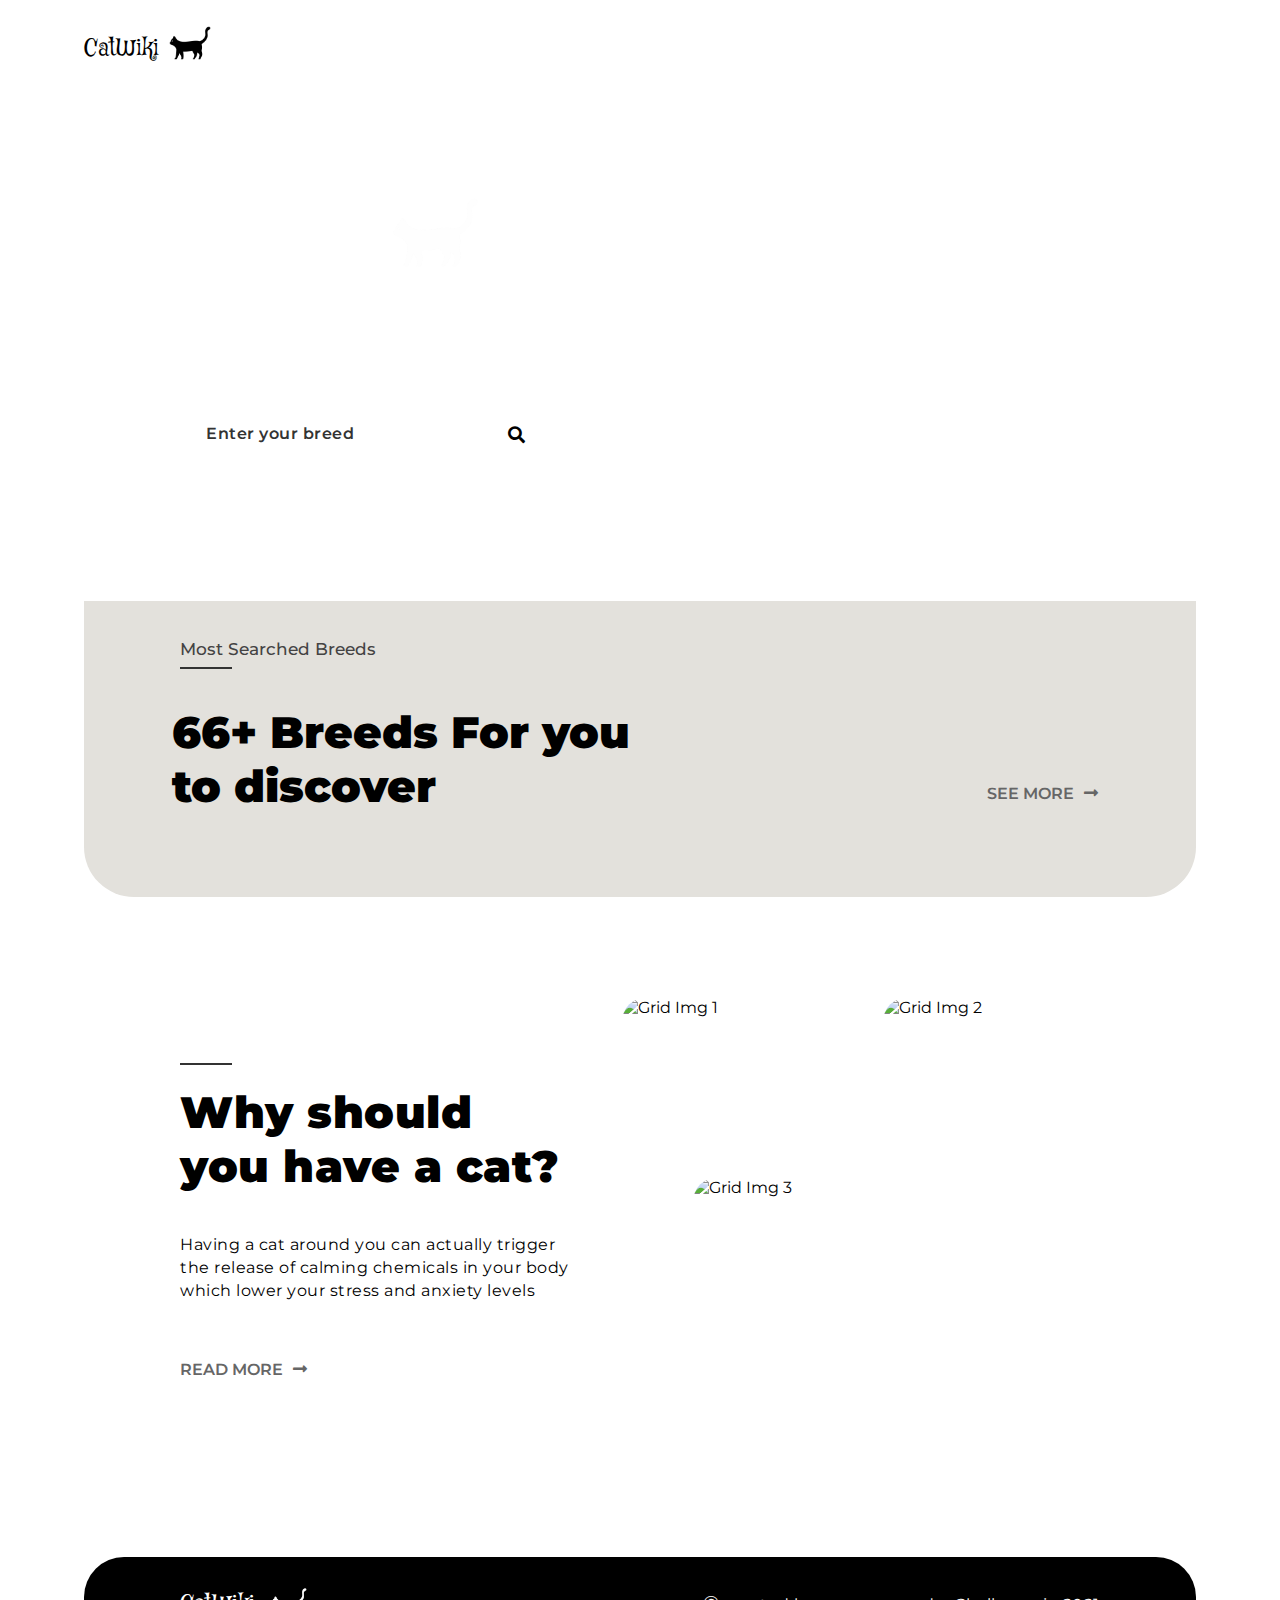
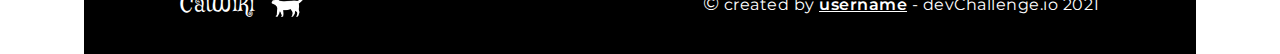
==== commit 7c246bf2: "removed html to add from js" ====
--- a/index.html
+++ b/index.html
@@ -63,32 +63,6 @@
               <h2>66+ Breeds For you to discover</h2>
               <a href="topTenCats.html" title="See More">SEE MORE</a>
             </div>
-            <ul>
-              <li>
-                <figure>
-                  <img src="https://cdn2.thecatapi.com/images/D1nGwXDZ-.jpg" alt="Cat 1">
-                </figure>
-                <a href="#FIXME" title="Bengal">Bengal</a>
-              </li>
-              <li>
-                <figure>
-                  <img src="https://cdn2.thecatapi.com/images/D1nGwXDZ-.jpg" alt="Cat 2">
-                </figure>
-                <a href="#FIXME" title="Bengal">Savannah</a>
-              </li>
-              <li>
-                <figure>
-                  <img src="https://cdn2.thecatapi.com/images/D1nGwXDZ-.jpg" alt="Cat 3">
-                </figure>
-                <a href="#FIXME" title="Bengal">Norwegian Forest Cat</a>
-              </li>
-              <li>
-                <figure>
-                  <img src="https://cdn2.thecatapi.com/images/D1nGwXDZ-.jpg" alt="Cat 4">
-                </figure>
-                <a href="#FIXME" title="Bengal">Selkirk Rex</a>
-              </li>
-            </ul>
           </div>
         </section>
         <section class="about-cats">
@@ -96,7 +70,7 @@
             <div class="question">
               <h2>Why should you have a cat?</h2>
               <p>Having a cat around you can actually trigger the release of calming chemicals in your body which lower your stress and anxiety levels</p>
-              <a href="haveACat.html" title="Read More">READ MORE</a>
+              <a href="https://animalkind.org/blog/top-5-reasons-cat/" title="Read More">READ MORE</a>
             </div>
             <ul>
               <li>
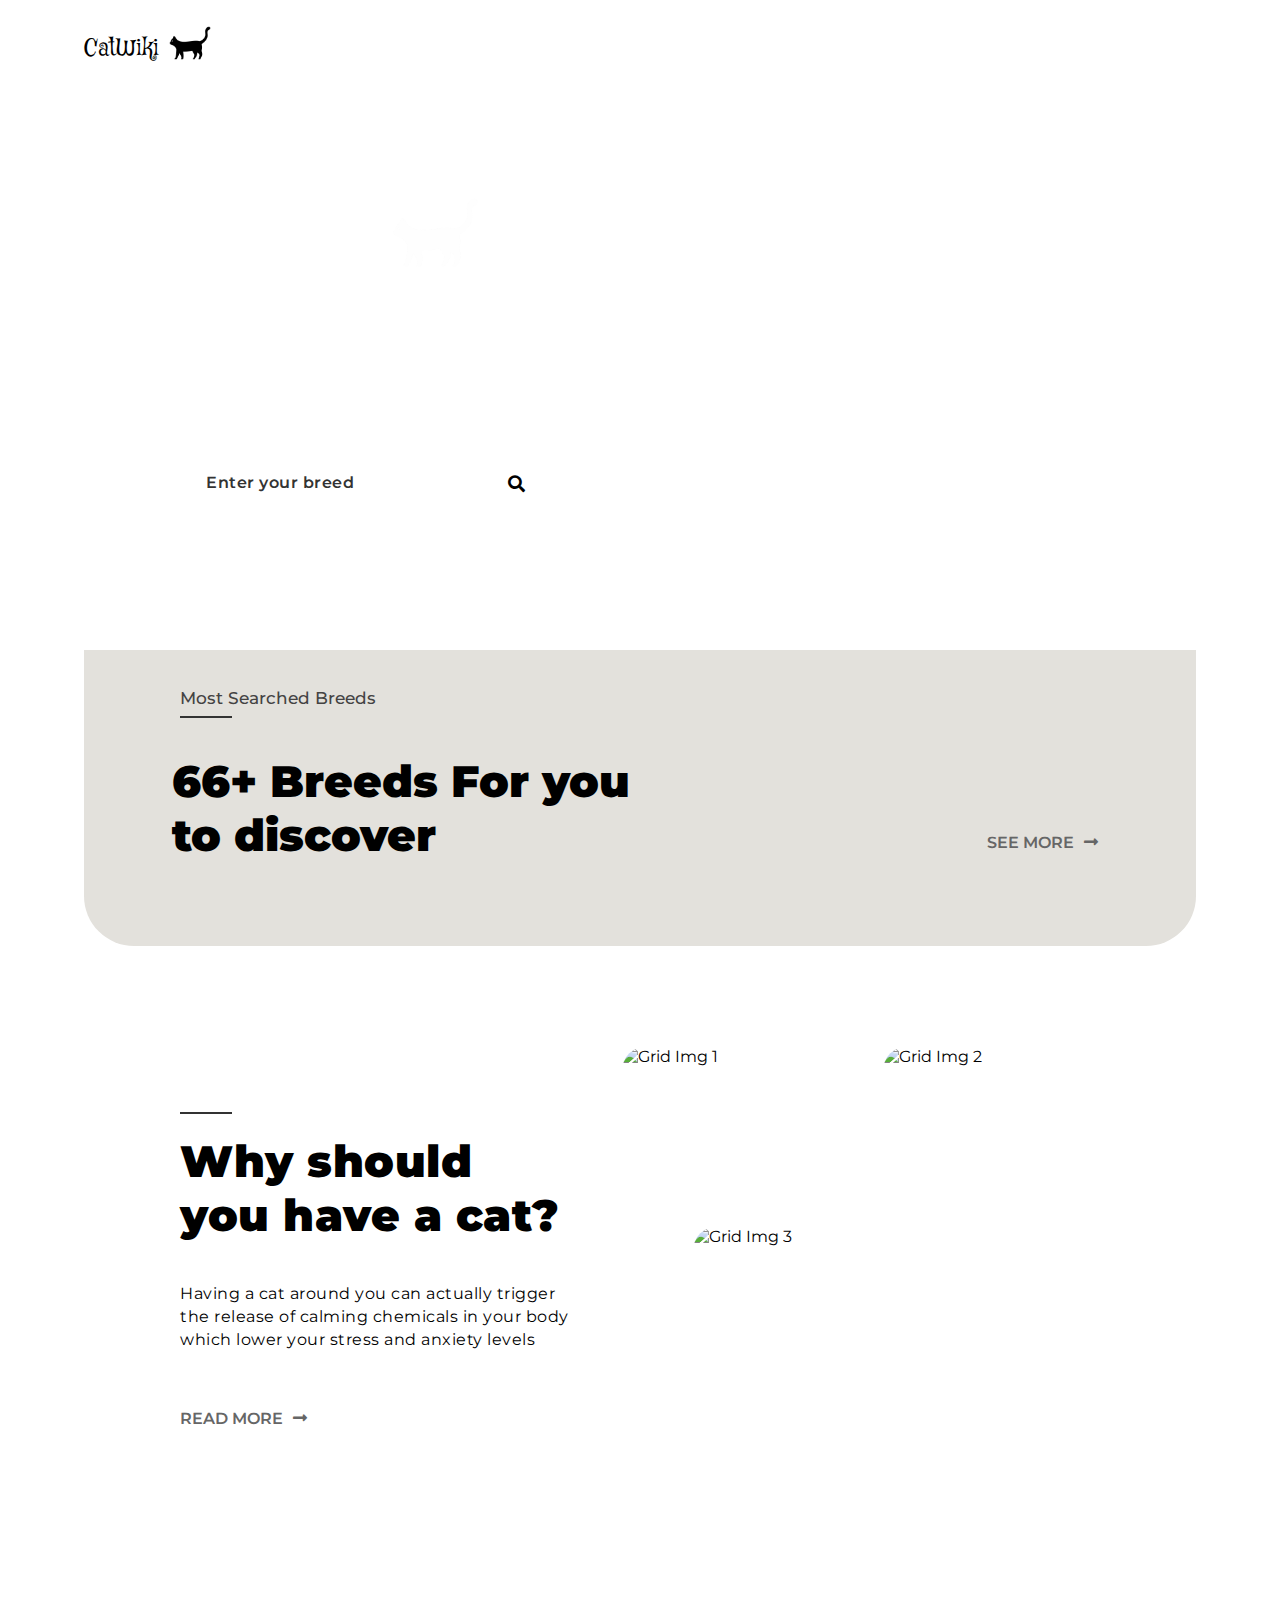
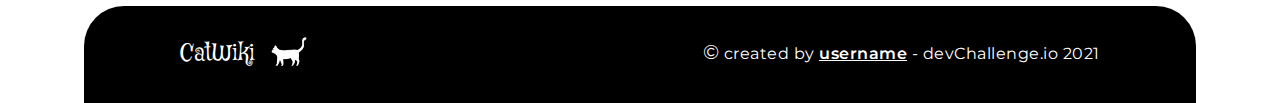
==== commit 0cdf3f47: "added index layer structure" ====
--- a/index.html
+++ b/index.html
@@ -38,6 +38,7 @@
                 </figure>
               </h2>
               <p>Get to know more about your cat breed</p>
+              <span class="layer">layer</span>
               <div class="modal">
                 <a href="#FIXME" title="Close" class="close">x</a>
                 <form action="#FIXME" method="GET" id="cats">
@@ -70,7 +71,7 @@
             <div class="question">
               <h2>Why should you have a cat?</h2>
               <p>Having a cat around you can actually trigger the release of calming chemicals in your body which lower your stress and anxiety levels</p>
-              <a href="https://animalkind.org/blog/top-5-reasons-cat/" title="Read More">READ MORE</a>
+              <a href="haveACat.html" title="Read More">READ MORE</a>
             </div>
             <ul>
               <li>
--- a/assets/css/style.css
+++ b/assets/css/style.css
@@ -116,7 +116,11 @@
 
 .logo a {
   padding: 22px 0;
-  display: flex;
+  display: -webkit-box;
+  display: -ms-flexbox;
+  display: flex;
+  -webkit-box-align: end;
+  -ms-flex-align: end;
   align-items: flex-end;
   color: #000;
   font-family: 'Mystery Quest', cursive;
@@ -141,11 +145,16 @@
 
 .banner .wrapper {
   padding: 52px 4%;
+  -webkit-box-sizing: border-box;
+  box-sizing: border-box;
   margin-top: 5px;
   border-top-left-radius: 40px;
   border-top-right-radius: 40px;
-  box-sizing: border-box;
-  display: flex;
+  display: -webkit-box;
+  display: -ms-flexbox;
+  display: flex;
+  -webkit-box-align: center;
+  -ms-flex-align: center;
   align-items: center;
   background: url('https://via.placeholder.com/1300x700') right;
   background-size: cover;
@@ -157,7 +166,11 @@
 }
 
 .banner-content h2 {
-  display: flex;
+  display: -webkit-box;
+  display: -ms-flexbox;
+  display: flex;
+  -webkit-box-align: center;
+  -ms-flex-align: center;
   align-items: center;
   font-family: 'Mystery Quest', cursive;
   font-size: 60px;
@@ -205,10 +218,14 @@
 .modal-list ul {
   height: 100%;
   margin: 0 15px;
-  display: flex;
+  display: -webkit-box;
+  display: -ms-flexbox;
+  display: flex;
+  -webkit-box-orient: vertical;
+  -webkit-box-direction: normal;
+  -ms-flex-direction: column;
   flex-direction: column;
   overflow-y: scroll;
-  border: 1px solid;
 }
 
 .modal-list ul::-webkit-scrollbar { width: 4px; }
@@ -240,6 +257,8 @@
 .banner-content form > div:first-child {
   width: 100%;
   border-radius: 50px;
+  display: -webkit-box;
+  display: -ms-flexbox;
   display: flex;
   background: #fff;
   overflow: hidden;
@@ -257,6 +276,30 @@
 
 .no { display: none; }
 
+.banner-content form input::-webkit-input-placeholder {
+  color: #333;
+  font-family: "Montserrat", sans-serif;
+  letter-spacing: .5px;
+}
+
+.banner-content form input::-moz-placeholder {
+  color: #333;
+  font-family: "Montserrat", sans-serif;
+  letter-spacing: .5px;
+}
+
+.banner-content form input:-ms-input-placeholder {
+  color: #333;
+  font-family: "Montserrat", sans-serif;
+  letter-spacing: .5px;
+}
+
+.banner-content form input::-ms-input-placeholder {
+  color: #333;
+  font-family: "Montserrat", sans-serif;
+  letter-spacing: .5px;
+}
+
 .banner-content form input::placeholder {
   color: #333;
   font-family: "Montserrat", sans-serif;
@@ -266,7 +309,11 @@
 .banner-content form button {
   margin-right: 10px;
   border: none;
-  display: flex;
+  display: -webkit-box;
+  display: -ms-flexbox;
+  display: flex;
+  -webkit-box-align: center;
+  -ms-flex-align: center;
   align-items: center;
   background: none;
   position: relative;
@@ -287,12 +334,12 @@
   color: #000;
   font-size: 17px;
   text-indent: 0;
+  -webkit-transition: .5s ease;
+  -o-transition: .5s ease;
   transition: .5s ease;
 }
 
-.banner-content form button:hover::after {
-  color: #666;
-}
+.banner-content form button:hover::after { color: #666; }
 /* banner styling ends here */
 
 /* summary styling starts here */
@@ -330,8 +377,14 @@
 
 .breeds .wrapper div {
   margin: 46px 3.7%;
-  display: flex;
+  display: -webkit-box;
+  display: -ms-flexbox;
+  display: flex;
+  -webkit-box-pack: justify;
+  -ms-flex-pack: justify;
   justify-content: space-between;
+  -webkit-box-align: end;
+  -ms-flex-align: end;
   align-items: flex-end;
 }
 
@@ -348,6 +401,8 @@
   color: #666;
   font-size: 16px;
   font-weight: 600;
+  -webkit-transition: .5s ease;
+  -o-transition: .5s ease;
   transition: .5s ease;
 }
 
@@ -357,6 +412,8 @@
   margin-left: 10px;
   color: #666;
   font-size: 16px;
+  -webkit-transition: .5s ease;
+  -o-transition: .5s ease;
   transition: .5s ease;
 }
 
@@ -369,7 +426,11 @@
 
 .breeds ul {
   margin-bottom: 20px;
-  display: flex;
+  display: -webkit-box;
+  display: -ms-flexbox;
+  display: flex;
+  -webkit-box-pack: start;
+  -ms-flex-pack: start;
   justify-content: flex-start;
   gap: 4%;
 }
@@ -383,7 +444,11 @@
   width: 210px;
   height: 210px;
   border-radius: 25px;
-  display: flex;
+  display: -webkit-box;
+  display: -ms-flexbox;
+  display: flex;
+  -webkit-box-pack: center;
+  -ms-flex-pack: center;
   justify-content: center;
   overflow: hidden;
 }
@@ -403,8 +468,10 @@
 }
 
 .breeds ul img {
-  width: auto;
+  width: 100;
   height: 100%;
+  -o-object-fit: cover;
+  object-fit: cover;
   z-index: 0;
 }
 
@@ -424,7 +491,11 @@
 .about-cats .wrapper {
   padding: 0 4%;
   margin: 0 auto;
-  display: flex;
+  display: -webkit-box;
+  display: -ms-flexbox;
+  display: flex;
+  -webkit-box-pack: justify;
+  -ms-flex-pack: justify;
   justify-content: space-between;
   gap: 5%;
 }
@@ -433,8 +504,15 @@
   width: 45%;
   padding-left: 4.5%;
   margin-top: 10px;
-  display: flex;
+  display: -webkit-box;
+  display: -ms-flexbox;
+  display: flex;
+  -webkit-box-orient: vertical;
+  -webkit-box-direction: normal;
+  -ms-flex-direction: column;
   flex-direction: column;
+  -webkit-box-pack: center;
+  -ms-flex-pack: center;
   justify-content: center;
 }
 
@@ -463,7 +541,9 @@
 .about-cats ul {
   width: 55%;
   padding-right: 4.5%;
+  display: -ms-grid;
   display: grid;
+  -ms-grid-columns: 1fr 20px 1fr 20px 1fr 20px 1fr 20px 1fr 20px 1fr 20px 1fr 20px 1fr 20px 1fr 20px 1fr 20px 1fr 20px 1fr 20px 1fr 20px 1fr 20px 1fr 20px 1fr 20px 1fr 20px 1fr 20px 1fr 20px 1fr 20px 1fr;
   grid-template-columns: repeat(21, 1fr);
   grid-auto-rows: 10px;
   grid-gap: 20px;
@@ -475,17 +555,29 @@
 }
 
 .about-cats ul li:first-child {
+  -ms-grid-column: 1;
+  -ms-grid-column-span: 11;
   grid-column: 1/12;
+  -ms-grid-row: 1;
+  -ms-grid-row-span: 6;
   grid-row: 1/7;
 }
 
 .about-cats ul li:nth-child(2) {
+  -ms-grid-column: 12;
+  -ms-grid-column-span: 10;
   grid-column: 12/22;
+  -ms-grid-row: 1;
+  -ms-grid-row-span: 12;
   grid-row: 1/13;
 }
 
 .about-cats ul li:last-child {
+  -ms-grid-column: 4;
+  -ms-grid-column-span: 8;
   grid-column: 4/12;
+  -ms-grid-row: 7;
+  -ms-grid-row-span: 10;
   grid-row: 7/17;
 }
 
@@ -543,12 +635,19 @@
 =================================*/ 
 
 footer .wrapper {
+  -webkit-box-sizing: border-box;
   box-sizing: border-box;
   padding: 8px 4% 12px 4%;
   border-top-left-radius: 40px;
   border-top-right-radius: 40px;
-  display: flex;
+  display: -webkit-box;
+  display: -ms-flexbox;
+  display: flex;
+  -webkit-box-align: center;
+  -ms-flex-align: center;
   align-items: center;
+  -webkit-box-pack: justify;
+  -ms-flex-pack: justify;
   justify-content: space-between;
   background: #000;
 }
@@ -565,6 +664,8 @@
 footer .wrapper > span a {
   font-weight: 600;
   text-decoration: underline;
+  -webkit-transition: .5s ease;
+  -o-transition: .5s ease;
   transition: .5s ease;
 }
 
@@ -578,7 +679,7 @@
 /*media query starts*/
 /*media query for 1300px starts here*/
 @media only screen and (max-width: 1300px) {
-  .breeds ul { flex-wrap: wrap; }
+  .breeds ul { -ms-flex-wrap: wrap; flex-wrap: wrap; }
 }
 
 /*media query for 1024px starts here*/
@@ -593,7 +694,11 @@
     padding-right: 2%;
   }
 
-  .breeds ul { flex-wrap: wrap; }
+  .breeds ul {
+    -ms-flex-wrap: wrap;
+    flex-wrap: wrap;
+  }
+
   .breeds h2 { width: 70%; }
   .breeds ul li  { margin-bottom: 30px; }
 }
@@ -606,8 +711,14 @@
 /*media query for 768px starts here*/
 @media only screen and (max-width: 768px) {
   .breeds ul figure { width: 180px; }
+
   .about-cats .wrapper {
+    -webkit-box-pack: center;
+    -ms-flex-pack: center;
     justify-content: center;
+    -webkit-box-orient: vertical;
+    -webkit-box-direction: normal;
+    -ms-flex-direction: column;
     flex-direction: column;
     border: 1px solid #fff;
   }
@@ -622,7 +733,12 @@
 
   footer .wrapper {
     padding: 10px 10px;
+    -webkit-box-orient: vertical;
+    -webkit-box-direction: normal;
+    -ms-flex-direction: column;
     flex-direction: column;
+    -webkit-box-align: start;
+    -ms-flex-align: start;
     align-items: flex-start;
     text-align: left;
   }
@@ -649,7 +765,13 @@
   .banner-content button::after { margin-right: 10px; }
   .banner-content { margin: 20px 4%; }
   .breeds .wrapper > div { margin: 40px 4%; }
-  .breeds ul { justify-content: center; }
+
+  .breeds ul {
+    -webkit-box-pack: center;
+    -ms-flex-pack: center;
+    justify-content: center;
+  }
+
   .breeds ul figure { min-width: 10px; }
 
   .breeds > div h2 {
@@ -660,9 +782,14 @@
   .banner-content p { width: 65%; }
   .modal { width: 50%; }
   .banner-content form { margin: 0; }
-
   .banner-content form div input { padding: 15px 20px; }
-  .breeds ul { justify-content: center; }
+
+  .breeds ul {
+    -webkit-box-pack: center;
+    -ms-flex-pack: center;
+    justify-content: center;
+  }
+
   .breeds div > a { display: none; }
   .breeds ul li { text-align: center; }
 
@@ -677,24 +804,39 @@
     width: 90%;
     padding-right: 0;
     margin: 30px auto 0 auto;
+    display: -ms-grid;
     display: grid;
+    -ms-grid-columns: 1fr 10px 1fr 10px 1fr 10px 1fr 10px 1fr 10px 1fr 10px 1fr 10px 1fr 10px 1fr 10px 1fr 10px 1fr 10px 1fr 10px 1fr;
     grid-template-columns: repeat(13, 1fr);
+    -ms-grid-columns: 10px;
     grid-template-columns: 10px;
     grid-gap: 10px;
   }
 
   .about-cats ul li:first-child {
+    -ms-grid-column: 1;
+    -ms-grid-column-span: 7;
     grid-column: 1/8;
+    -ms-grid-row: 1;
+    -ms-grid-row-span: 6;
     grid-row: 1/7;
   }
   
   .about-cats ul li:nth-child(2) {
+    -ms-grid-column: 8;
+    -ms-grid-column-span: 6;
     grid-column: 8/14;
+    -ms-grid-row: 1;
+    -ms-grid-row-span: 12;
     grid-row: 1/13;
   }
   
   .about-cats ul li:last-child {
+    -ms-grid-column: 3;
+    -ms-grid-column-span: 5;
     grid-column: 3/8;
+    -ms-grid-row: 7;
+    -ms-grid-row-span: 10;
     grid-row: 7/17;
   }
 
@@ -702,13 +844,23 @@
     width: 80%;
     min-height: 20%;
     height: auto;
+    -webkit-box-sizing: border-box;
     box-sizing: border-box;
     padding: 10px 15px;
     margin: auto;
     border-radius: 15px;
+    display: -webkit-box;
+    display: -ms-flexbox;
     display: flex;
+    -webkit-box-orient: vertical;
+    -webkit-box-direction: normal;
+    -ms-flex-direction: column;
     flex-direction: column;
+    -webkit-box-align: center;
+    -ms-flex-align: center;
     align-items: center;
+    -webkit-box-pack: center;
+    -ms-flex-pack: center;
     justify-content: center;
     position: fixed;
     top: 15%;
@@ -722,6 +874,7 @@
     padding: 2px 10px;
     border-radius: 5px;
     display: initial;
+    -ms-flex-item-align: end;
     align-self: flex-end;
     background-color: #f1f1f1;
     color: #000;
